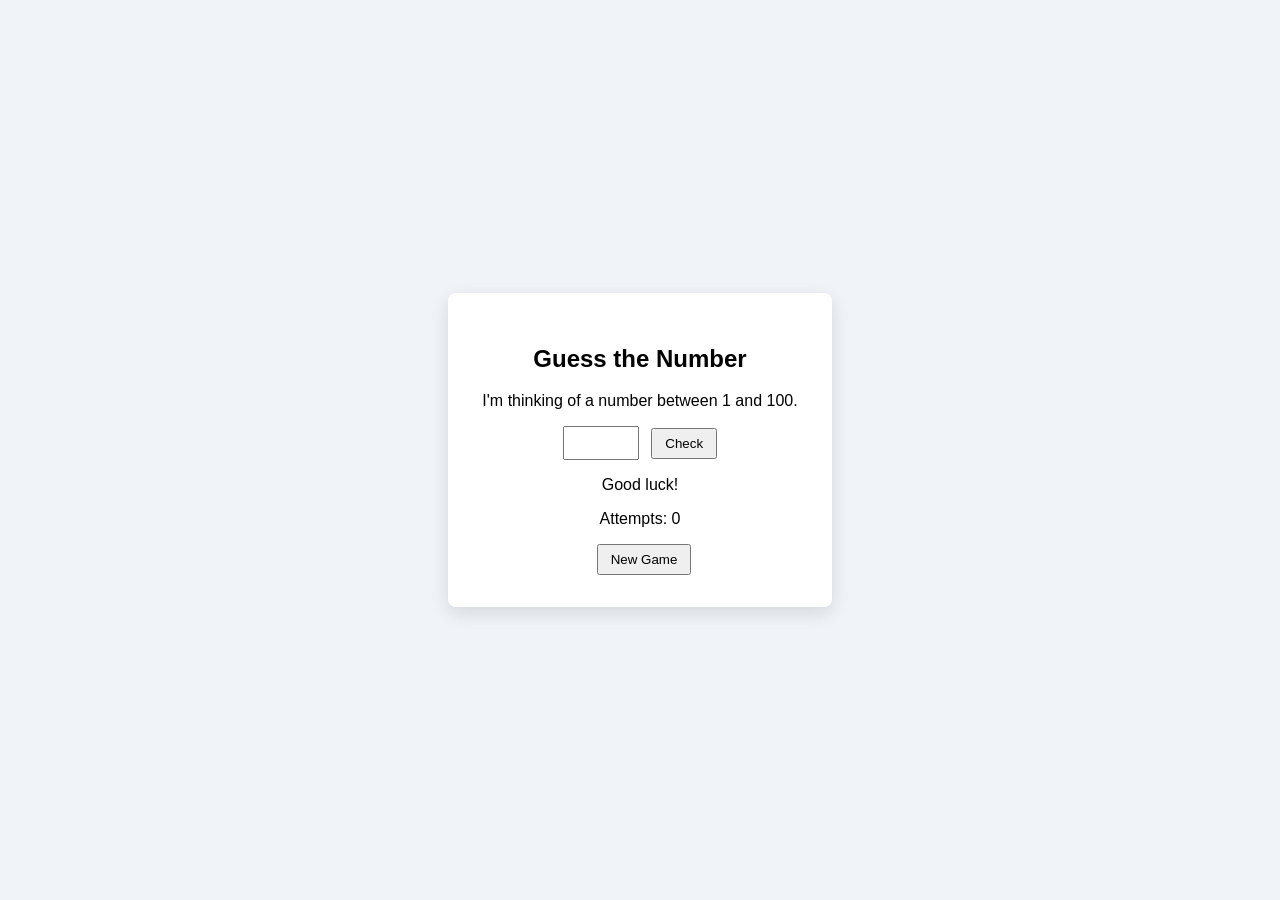
==== app.html @ e070bd52 "Add website files for IS Final project Co-authored-by: Copilot <223556219+Copilot@users.noreply.gith" ====
<!doctype html>
<html lang="en">
  <head>
    <meta charset="utf-8">
    <meta name="viewport" content="width=device-width, initial-scale=1">
    <title>Number Guessing Game</title>
    <style>
      body{font-family: Arial, Helvetica, sans-serif;display:flex;align-items:center;justify-content:center;height:100vh;background:#f0f4f8;margin:0}
      .card{background:white;padding:2rem;border-radius:8px;box-shadow:0 6px 18px rgba(0,0,0,0.12);width:320px;text-align:center}
      input{width:60px;padding:6px;font-size:1rem}
      button{padding:6px 12px;margin-left:8px}
    </style>
  </head>
  <body>
    <div class="card">
      <h2>Guess the Number</h2>
      <p>I'm thinking of a number between 1 and 100.</p>
      <div>
        <input id="guess" type="number" min="1" max="100">
        <button id="check">Check</button>
      </div>
      <p id="feedback"></p>
      <p>Attempts: <span id="count">0</span></p>
      <button id="new">New Game</button>
    </div>

    <script>
      let secret, attempts;
      function newGame(){secret=Math.floor(Math.random()*100)+1;attempts=0;document.getElementById('feedback').textContent='Good luck!';document.getElementById('count').textContent='0';document.getElementById('guess').value='';}
      document.getElementById('check').addEventListener('click',()=>{const g=Number(document.getElementById('guess').value);if(!g){alert('Enter a number');return;}attempts++;document.getElementById('count').textContent=attempts;if(g===secret){document.getElementById('feedback').textContent=`Correct! The number was ${secret}.`; }else if(g<secret){document.getElementById('feedback').textContent='Too low.';}else{document.getElementById('feedback').textContent='Too high.';}});
      document.getElementById('new').addEventListener('click',newGame);
      newGame();
    </script>
  </body>
</html>
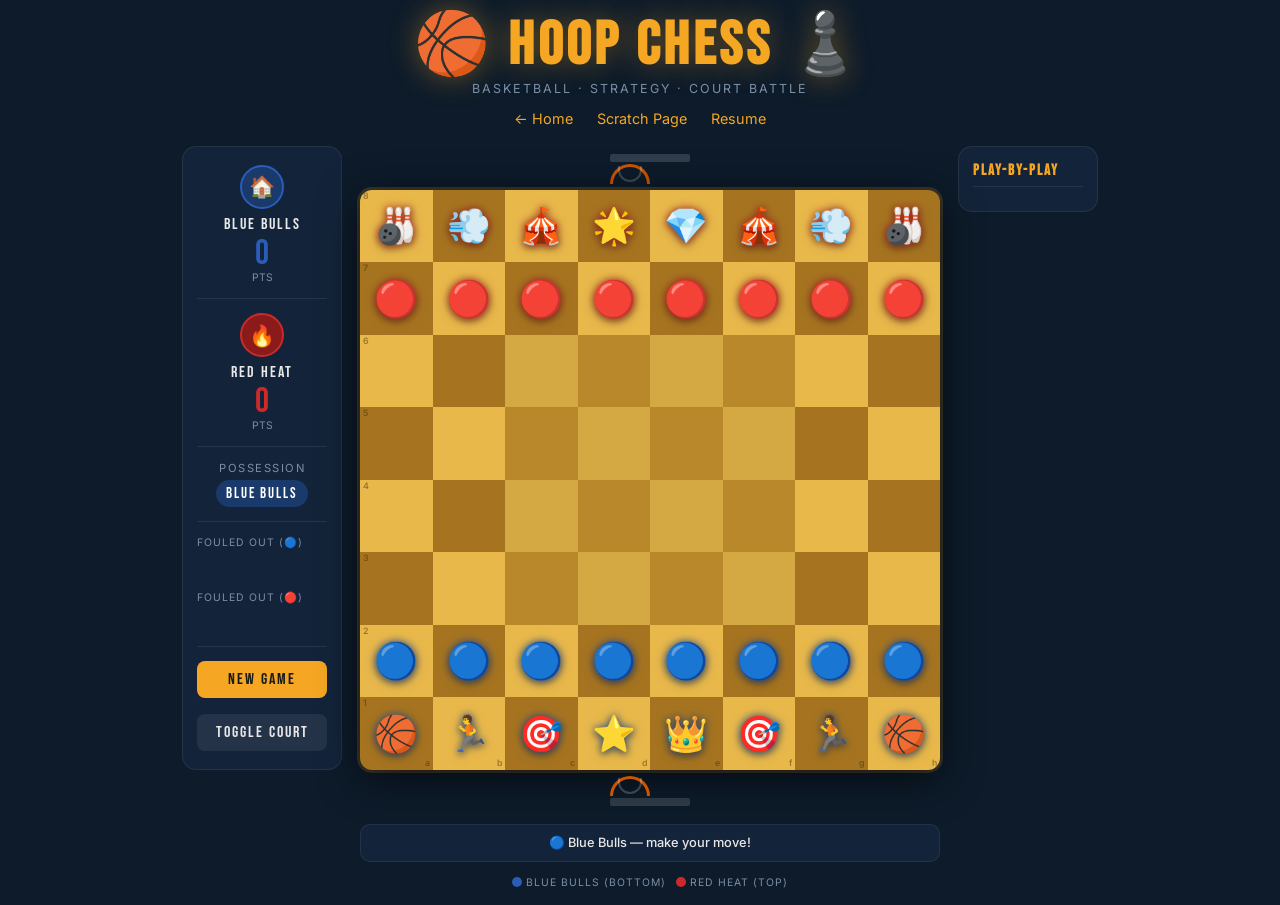
==== commit 769e92e1: "Add files via upload" ====
--- a/app.html
+++ b/app.html
@@ -1,35 +1,1021 @@
-<!doctype html>
+<!DOCTYPE html>
 <html lang="en">
-  <head>
-    <meta charset="utf-8">
-    <meta name="viewport" content="width=device-width, initial-scale=1">
-    <title>Number Guessing Game</title>
-    <style>
-      body{font-family: Arial, Helvetica, sans-serif;display:flex;align-items:center;justify-content:center;height:100vh;background:#f0f4f8;margin:0}
-      .card{background:white;padding:2rem;border-radius:8px;box-shadow:0 6px 18px rgba(0,0,0,0.12);width:320px;text-align:center}
-      input{width:60px;padding:6px;font-size:1rem}
-      button{padding:6px 12px;margin-left:8px}
-    </style>
-  </head>
-  <body>
-    <div class="card">
-      <h2>Guess the Number</h2>
-      <p>I'm thinking of a number between 1 and 100.</p>
+<head>
+<meta charset="UTF-8">
+<meta name="viewport" content="width=device-width, initial-scale=1.0">
+<title>Hoop Chess</title>
+<style>
+  @import url('https://fonts.googleapis.com/css2?family=Bebas+Neue&family=Inter:wght@400;500;600;700&display=swap');
+
+  :root {
+    --court-wood: #C8922A;
+    --court-light: #E8B84B;
+    --court-dark: #A67420;
+    --home-team: #1A3A6B;
+    --away-team: #8B1A1A;
+    --home-light: #2A5CB8;
+    --away-light: #CC2A2A;
+    --accent: #F5A623;
+    --bg: #0D1B2A;
+    --panel: #13243A;
+    --text: #E8E8E8;
+    --muted: #7A8FA6;
+    --highlight: rgba(245,166,35,0.35);
+    --possible: rgba(255,255,255,0.18);
+    --capture: rgba(204,42,42,0.5);
+  }
+
+  * { box-sizing: border-box; margin: 0; padding: 0; }
+
+  body {
+    background: var(--bg);
+    color: var(--text);
+    font-family: 'Inter', sans-serif;
+    min-height: 100vh;
+    display: flex;
+    flex-direction: column;
+    align-items: center;
+    padding: 16px;
+  }
+
+  header {
+    text-align: center;
+    margin-bottom: 18px;
+  }
+  header h1 {
+    font-family: 'Bebas Neue', sans-serif;
+    font-size: clamp(2.4rem, 5vw, 3.8rem);
+    letter-spacing: 4px;
+    color: var(--accent);
+    text-shadow: 0 0 30px rgba(245,166,35,0.4);
+    line-height: 1;
+  }
+  header p {
+    font-size: 0.78rem;
+    color: var(--muted);
+    letter-spacing: 2px;
+    text-transform: uppercase;
+    margin-top: 4px;
+  }
+
+  .game-wrap {
+    display: flex;
+    gap: 18px;
+    align-items: flex-start;
+    flex-wrap: wrap;
+    justify-content: center;
+    width: 100%;
+    max-width: 980px;
+  }
+
+  /* SCORE PANEL */
+  .score-panel {
+    background: var(--panel);
+    border-radius: 14px;
+    padding: 18px 14px;
+    width: 160px;
+    flex-shrink: 0;
+    border: 1px solid rgba(255,255,255,0.07);
+    display: flex;
+    flex-direction: column;
+    gap: 14px;
+  }
+  .score-panel .team {
+    text-align: center;
+  }
+  .team-badge {
+    width: 44px; height: 44px;
+    border-radius: 50%;
+    display: flex; align-items: center; justify-content: center;
+    font-size: 1.3rem;
+    margin: 0 auto 6px;
+    font-weight: 700;
+    border: 2px solid;
+  }
+  .team-badge.home { background: var(--home-team); border-color: var(--home-light); }
+  .team-badge.away { background: var(--away-team); border-color: var(--away-light); }
+
+  .team-name {
+    font-family: 'Bebas Neue', sans-serif;
+    letter-spacing: 2px;
+    font-size: 1rem;
+    color: var(--text);
+  }
+  .team-pts {
+    font-family: 'Bebas Neue', sans-serif;
+    font-size: 2.2rem;
+    line-height: 1;
+    margin-top: 2px;
+  }
+  .home-pts { color: var(--home-light); }
+  .away-pts { color: var(--away-light); }
+
+  .score-divider {
+    border: none; border-top: 1px solid rgba(255,255,255,0.08);
+  }
+
+  .turn-indicator {
+    text-align: center;
+    font-size: 0.7rem;
+    text-transform: uppercase;
+    letter-spacing: 1.5px;
+    color: var(--muted);
+  }
+  .turn-badge {
+    display: inline-block;
+    margin-top: 5px;
+    padding: 4px 10px;
+    border-radius: 20px;
+    font-family: 'Bebas Neue', sans-serif;
+    letter-spacing: 2px;
+    font-size: 0.95rem;
+  }
+  .turn-badge.home { background: var(--home-team); color: #fff; }
+  .turn-badge.away { background: var(--away-team); color: #fff; }
+
+  .captured-section {
+    font-size: 0.65rem;
+    color: var(--muted);
+    text-transform: uppercase;
+    letter-spacing: 1px;
+  }
+  .captured-section span { display: block; margin-bottom: 4px; }
+  .captured-pieces {
+    font-size: 1rem;
+    line-height: 1.5;
+    min-height: 24px;
+    word-break: break-all;
+  }
+
+  .btn {
+    width: 100%;
+    padding: 9px;
+    border: none;
+    border-radius: 8px;
+    font-family: 'Bebas Neue', sans-serif;
+    letter-spacing: 2px;
+    font-size: 1rem;
+    cursor: pointer;
+    transition: opacity 0.15s;
+    background: var(--accent);
+    color: #1a1a1a;
+  }
+  .btn:hover { opacity: 0.85; }
+  .btn.secondary {
+    background: rgba(255,255,255,0.07);
+    color: var(--text);
+    margin-top: 2px;
+  }
+
+  /* BOARD */
+  .board-section {
+    flex: 1;
+    min-width: 300px;
+    max-width: 580px;
+  }
+
+  .board-container {
+    position: relative;
+    border-radius: 12px;
+    overflow: hidden;
+    box-shadow: 0 8px 40px rgba(0,0,0,0.6), 0 0 0 3px rgba(245,166,35,0.2);
+  }
+
+  /* Court background decoration */
+  .court-lines {
+    position: absolute; inset: 0;
+    pointer-events: none;
+    z-index: 1;
+  }
+
+  #chess-board {
+    display: grid;
+    grid-template-columns: repeat(8, 1fr);
+    width: 100%;
+    aspect-ratio: 1;
+    position: relative;
+    z-index: 2;
+  }
+
+  .cell {
+    aspect-ratio: 1;
+    display: flex;
+    align-items: center;
+    justify-content: center;
+    position: relative;
+    cursor: pointer;
+    font-size: clamp(1.2rem, 4vw, 2.2rem);
+    transition: background 0.1s;
+    user-select: none;
+  }
+  .cell.light { background: var(--court-light); }
+  .cell.dark  { background: var(--court-dark); }
+
+  /* Court lane overlay */
+  .cell.lane-light { background: #D4A843; }
+  .cell.lane-dark  { background: #B8882A; }
+
+  .cell.selected { background: var(--highlight) !important; }
+  .cell.possible::after {
+    content: '';
+    position: absolute;
+    width: 32%;
+    height: 32%;
+    border-radius: 50%;
+    background: var(--possible);
+    border: 2px solid rgba(255,255,255,0.3);
+  }
+  .cell.capture-possible {
+    background: var(--capture) !important;
+  }
+  .cell.last-move { background: rgba(245,166,35,0.22) !important; }
+
+  .piece {
+    position: relative;
+    z-index: 3;
+    line-height: 1;
+    filter: drop-shadow(0 2px 3px rgba(0,0,0,0.5));
+    transition: transform 0.1s;
+  }
+  .piece:hover { transform: scale(1.1); }
+
+  /* piece team tinting */
+  .piece-home { filter: drop-shadow(0 0 4px rgba(42,92,184,0.8)) drop-shadow(0 2px 3px rgba(0,0,0,0.5)); }
+  .piece-away { filter: drop-shadow(0 0 4px rgba(204,42,42,0.8)) drop-shadow(0 2px 3px rgba(0,0,0,0.5)); }
+
+  /* Rank/file labels */
+  .rank-label, .file-label {
+    position: absolute;
+    font-size: 0.55rem;
+    font-weight: 600;
+    opacity: 0.45;
+    color: #3a2800;
+    line-height: 1;
+    pointer-events: none;
+  }
+  .rank-label { top: 2px; left: 3px; }
+  .file-label { bottom: 2px; right: 3px; }
+
+  /* Hoops at top/bottom */
+  .hoop-row {
+    display: flex;
+    justify-content: center;
+    gap: 8px;
+    padding: 6px 0;
+    background: #0D1B2A;
+  }
+  .hoop {
+    width: 40px; height: 20px;
+    border: 3px solid #CC5500;
+    border-bottom: none;
+    border-radius: 40px 40px 0 0;
+    position: relative;
+  }
+  .hoop::after {
+    content: '';
+    display: block;
+    width: 60%;
+    height: 14px;
+    border: 2px solid rgba(255,255,255,0.2);
+    border-top: none;
+    border-radius: 0 0 20px 20px;
+    margin: -1px auto 0;
+  }
+  .backboard {
+    width: 80px; height: 8px;
+    background: rgba(255,255,255,0.15);
+    border-radius: 2px;
+    margin: 2px auto;
+  }
+
+  /* STATUS BAR */
+  .status-bar {
+    margin-top: 10px;
+    background: var(--panel);
+    border-radius: 10px;
+    padding: 10px 14px;
+    font-size: 0.8rem;
+    color: var(--muted);
+    text-align: center;
+    min-height: 38px;
+    display: flex;
+    align-items: center;
+    justify-content: center;
+    border: 1px solid rgba(255,255,255,0.07);
+  }
+  .status-bar .status-text { font-weight: 500; color: var(--text); }
+  .status-bar .status-highlight { color: var(--accent); font-family: 'Bebas Neue'; letter-spacing: 2px; font-size: 1rem; }
+
+  /* MOVE LOG */
+  .move-log {
+    background: var(--panel);
+    border-radius: 14px;
+    padding: 14px;
+    width: 140px;
+    flex-shrink: 0;
+    border: 1px solid rgba(255,255,255,0.07);
+    max-height: 500px;
+    overflow-y: auto;
+  }
+  .move-log h3 {
+    font-family: 'Bebas Neue', sans-serif;
+    letter-spacing: 2px;
+    font-size: 0.95rem;
+    color: var(--accent);
+    margin-bottom: 10px;
+    border-bottom: 1px solid rgba(255,255,255,0.08);
+    padding-bottom: 6px;
+  }
+  .move-entry {
+    font-size: 0.7rem;
+    color: var(--muted);
+    padding: 3px 0;
+    border-bottom: 1px solid rgba(255,255,255,0.04);
+    display: flex;
+    gap: 6px;
+  }
+  .move-entry .move-num { color: var(--accent); font-weight: 700; min-width: 16px; }
+  .move-entry .move-notation { color: var(--text); }
+
+  /* MODAL */
+  .modal-overlay {
+    display: none;
+    position: fixed; inset: 0;
+    background: rgba(0,0,0,0.8);
+    z-index: 100;
+    align-items: center;
+    justify-content: center;
+  }
+  .modal-overlay.active { display: flex; }
+  .modal {
+    background: var(--panel);
+    border-radius: 18px;
+    padding: 32px 28px;
+    text-align: center;
+    max-width: 340px;
+    width: 90%;
+    border: 1px solid rgba(245,166,35,0.3);
+    box-shadow: 0 0 60px rgba(245,166,35,0.15);
+  }
+  .modal .trophy { font-size: 3.5rem; margin-bottom: 12px; }
+  .modal h2 {
+    font-family: 'Bebas Neue', sans-serif;
+    font-size: 2rem;
+    letter-spacing: 3px;
+    color: var(--accent);
+  }
+  .modal p { color: var(--muted); margin: 8px 0 20px; font-size: 0.88rem; }
+  .modal .btn { width: 100%; }
+
+  /* Promo panel */
+  .promo-row {
+    margin-top: 4px;
+    display: flex;
+    gap: 8px;
+    justify-content: center;
+    flex-wrap: wrap;
+  }
+  .promo-btn {
+    font-size: 1.6rem;
+    background: rgba(255,255,255,0.08);
+    border: 1px solid rgba(255,255,255,0.15);
+    border-radius: 8px;
+    padding: 6px 10px;
+    cursor: pointer;
+    transition: background 0.15s;
+  }
+  .promo-btn:hover { background: rgba(245,166,35,0.2); }
+
+  .legend {
+    margin-top: 14px;
+    display: flex;
+    gap: 10px;
+    flex-wrap: wrap;
+    justify-content: center;
+  }
+  .legend-item {
+    display: flex;
+    align-items: center;
+    gap: 4px;
+    font-size: 0.65rem;
+    color: var(--muted);
+    text-transform: uppercase;
+    letter-spacing: 1px;
+  }
+  .legend-dot {
+    width: 10px; height: 10px;
+    border-radius: 50%;
+  }
+  .dot-home { background: var(--home-light); }
+  .dot-away { background: var(--away-light); }
+
+  @media (max-width: 660px) {
+    .score-panel, .move-log { width: 100%; flex-direction: row; flex-wrap: wrap; }
+    .score-panel { gap: 10px; }
+    .move-log { max-height: 140px; }
+    .game-wrap { gap: 10px; }
+  }
+</style>
+</head>
+<body>
+
+<header>
+  <h1>🏀 Hoop Chess ♟️</h1>
+  <p>Basketball · Strategy · Court Battle</p>
+  <nav style="margin-top: 12px; text-align: center;">
+    <a href="index.html" style="color: #F5A623; text-decoration: none; margin: 0 10px; font-size: 0.9rem;">← Home</a>
+    <a href="scratch.html" style="color: #F5A623; text-decoration: none; margin: 0 10px; font-size: 0.9rem;">Scratch Page</a>
+    <a href="about.html" style="color: #F5A623; text-decoration: none; margin: 0 10px; font-size: 0.9rem;">Resume</a>
+  </nav>
+</header>
+
+<div class="game-wrap">
+
+  <!-- SCORE PANEL -->
+  <div class="score-panel">
+    <div class="team">
+      <div class="team-badge home">🏠</div>
+      <div class="team-name">Blue Bulls</div>
+      <div class="team-pts home-pts" id="home-score">0</div>
+      <div style="font-size:0.65rem;color:var(--muted)">PTS</div>
+    </div>
+    <hr class="score-divider">
+    <div class="team">
+      <div class="team-badge away">🔥</div>
+      <div class="team-name">Red Heat</div>
+      <div class="team-pts away-pts" id="away-score">0</div>
+      <div style="font-size:0.65rem;color:var(--muted)">PTS</div>
+    </div>
+    <hr class="score-divider">
+    <div class="turn-indicator">
+      Possession
+      <div class="turn-badge home" id="turn-badge">Blue Bulls</div>
+    </div>
+    <hr class="score-divider">
+    <div class="captured-section">
+      <span>Fouled Out (🔵)</span>
+      <div class="captured-pieces" id="home-captured"></div>
+    </div>
+    <div class="captured-section">
+      <span>Fouled Out (🔴)</span>
+      <div class="captured-pieces" id="away-captured"></div>
+    </div>
+    <hr class="score-divider">
+    <button class="btn" onclick="newGame()">New Game</button>
+    <button class="btn secondary" onclick="toggleTheme()">Toggle Court</button>
+  </div>
+
+  <!-- BOARD -->
+  <div class="board-section">
+    <!-- Away hoop (top) -->
+    <div class="hoop-row">
       <div>
-        <input id="guess" type="number" min="1" max="100">
-        <button id="check">Check</button>
+        <div class="backboard"></div>
+        <div class="hoop"></div>
       </div>
-      <p id="feedback"></p>
-      <p>Attempts: <span id="count">0</span></p>
-      <button id="new">New Game</button>
     </div>
-
-    <script>
-      let secret, attempts;
-      function newGame(){secret=Math.floor(Math.random()*100)+1;attempts=0;document.getElementById('feedback').textContent='Good luck!';document.getElementById('count').textContent='0';document.getElementById('guess').value='';}
-      document.getElementById('check').addEventListener('click',()=>{const g=Number(document.getElementById('guess').value);if(!g){alert('Enter a number');return;}attempts++;document.getElementById('count').textContent=attempts;if(g===secret){document.getElementById('feedback').textContent=`Correct! The number was ${secret}.`; }else if(g<secret){document.getElementById('feedback').textContent='Too low.';}else{document.getElementById('feedback').textContent='Too high.';}});
-      document.getElementById('new').addEventListener('click',newGame);
-      newGame();
-    </script>
-  </body>
-</html>+    <div class="board-container">
+      <div id="chess-board"></div>
+    </div>
+    <!-- Home hoop (bottom) -->
+    <div class="hoop-row">
+      <div>
+        <div class="hoop"></div>
+        <div class="backboard"></div>
+      </div>
+    </div>
+
+    <div class="status-bar">
+      <div id="status-text" class="status-text">Blue Bulls have the ball. Make your move!</div>
+    </div>
+
+    <div class="legend">
+      <div class="legend-item"><div class="legend-dot dot-home"></div> Blue Bulls (bottom)</div>
+      <div class="legend-item"><div class="legend-dot dot-away"></div> Red Heat (top)</div>
+    </div>
+  </div>
+
+  <!-- MOVE LOG -->
+  <div class="move-log">
+    <h3>Play-by-Play</h3>
+    <div id="move-log-entries"></div>
+  </div>
+
+</div>
+
+<!-- PROMO MODAL -->
+<div class="modal-overlay" id="promo-modal">
+  <div class="modal">
+    <div class="trophy">🏀</div>
+    <h2>Slam Dunk!</h2>
+    <p id="promo-msg">A player reaches the other end! Choose your upgrade:</p>
+    <div class="promo-row" id="promo-choices"></div>
+  </div>
+</div>
+
+<!-- GAME OVER MODAL -->
+<div class="modal-overlay" id="gameover-modal">
+  <div class="modal">
+    <div class="trophy" id="go-trophy">🏆</div>
+    <h2 id="go-title">Game Over!</h2>
+    <p id="go-msg">The Bulls take the championship!</p>
+    <div style="font-size:1.1rem;color:var(--accent);margin-bottom:16px;font-family:'Bebas Neue';letter-spacing:2px;" id="go-score"></div>
+    <button class="btn" onclick="newGame()">Play Again</button>
+  </div>
+</div>
+
+<script>
+// ═══════════════════════════════════════════════════════
+//  HOOP CHESS  —  Basketball × Chess hybrid
+//  Scoring: capture = 2 pts | Queen capture = 3 pts | checkmate bonus = +10
+// ═══════════════════════════════════════════════════════
+
+const PIECES = {
+  // Home (blue, rows 6-7, moving UP — lower row index = closer to away)
+  // Away (red, rows 0-1, moving DOWN)
+  wK: '👑', wQ: '⭐', wR: '🏀', wB: '🎯', wN: '🏃', wP: '🔵',
+  bK: '💎', bQ: '🌟', bR: '🎳', bB: '🎪', bN: '💨', bP: '🔴',
+};
+
+const NAMES = {
+  wK:'Coach', wQ:'MVP', wR:'Center', wB:'Shooter', wN:'Point Guard', wP:'Player',
+  bK:'Head Coach', bQ:'Star', bR:'Big Man', bB:'Wing', bN:'Guard', bP:'Baller',
+};
+
+const PIECE_VALUES = { P:2, N:3, B:3, R:4, Q:9, K:0 };
+
+// Initial board state (standard chess layout)
+function defaultBoard() {
+  return [
+    ['bR','bN','bB','bQ','bK','bB','bN','bR'],
+    ['bP','bP','bP','bP','bP','bP','bP','bP'],
+    [null,null,null,null,null,null,null,null],
+    [null,null,null,null,null,null,null,null],
+    [null,null,null,null,null,null,null,null],
+    [null,null,null,null,null,null,null,null],
+    ['wP','wP','wP','wP','wP','wP','wP','wP'],
+    ['wR','wN','wB','wQ','wK','wB','wN','wR'],
+  ];
+}
+
+let board, currentTurn, selected, possibleMoves, lastMove;
+let homeScore, awayScore, homeCaptured, awayCaptured;
+let moveLog, moveCount;
+let enPassantTarget, castleRights, halfMove, fullMove;
+let awaitingPromo, promoPos, promoColor;
+let darkCourt = false;
+
+function newGame() {
+  board = defaultBoard();
+  currentTurn = 'w';
+  selected = null;
+  possibleMoves = [];
+  lastMove = null;
+  homeScore = 0; awayScore = 0;
+  homeCaptured = []; awayCaptured = [];
+  moveLog = []; moveCount = 0;
+  enPassantTarget = null;
+  castleRights = { wK: true, wR_a: true, wR_h: true, bK: true, bR_a: true, bR_h: true };
+  halfMove = 0; fullMove = 1;
+  awaitingPromo = false; promoPos = null; promoColor = null;
+
+  document.getElementById('gameover-modal').classList.remove('active');
+  document.getElementById('promo-modal').classList.remove('active');
+  renderBoard();
+  updateUI();
+}
+
+// ─── MOVE GENERATION ───────────────────────────────────
+
+function isWhite(p) { return p && p[0] === 'w'; }
+function isBlack(p) { return p && p[0] === 'b'; }
+function isEnemy(p, turn) { return turn === 'w' ? isBlack(p) : isWhite(p); }
+function isFriend(p, turn) { return turn === 'w' ? isWhite(p) : isBlack(p); }
+function pieceType(p) { return p ? p[1] : null; }
+function pieceColor(p) { return p ? p[0] : null; }
+function inBounds(r,c) { return r>=0&&r<8&&c>=0&&c<8; }
+
+function getRawMoves(b, r, c, turn, epTarget) {
+  const p = b[r][c];
+  if (!p) return [];
+  const type = pieceType(p);
+  const col = pieceColor(p);
+  const moves = [];
+
+  const slide = (dr,dc) => {
+    let nr=r+dr, nc=c+dc;
+    while(inBounds(nr,nc)) {
+      if(b[nr][nc]) { if(isEnemy(b[nr][nc],col==='w'?'w':'b')) moves.push([nr,nc]); break; }
+      moves.push([nr,nc]); nr+=dr; nc+=dc;
+    }
+  };
+
+  if(type==='P') {
+    const dir = col==='w' ? -1 : 1;
+    const startRow = col==='w' ? 6 : 1;
+    // Forward
+    if(inBounds(r+dir,c) && !b[r+dir][c]) {
+      moves.push([r+dir,c]);
+      if(r===startRow && !b[r+2*dir][c]) moves.push([r+2*dir,c]);
+    }
+    // Captures
+    [-1,1].forEach(dc => {
+      const nr=r+dir, nc=c+dc;
+      if(inBounds(nr,nc)) {
+        if(b[nr][nc] && isEnemy(b[nr][nc], col==='w'?'w':'b')) moves.push([nr,nc]);
+        if(epTarget && epTarget[0]===nr && epTarget[1]===nc) moves.push([nr,nc]);
+      }
+    });
+  }
+  if(type==='N') {
+    [[-2,-1],[-2,1],[-1,-2],[-1,2],[1,-2],[1,2],[2,-1],[2,1]].forEach(([dr,dc])=>{
+      const nr=r+dr,nc=c+dc;
+      if(inBounds(nr,nc)&&!isFriend(b[nr][nc],col==='w'?'w':'b')) moves.push([nr,nc]);
+    });
+  }
+  if(type==='B') { [[-1,-1],[-1,1],[1,-1],[1,1]].forEach(([dr,dc])=>slide(dr,dc)); }
+  if(type==='R') { [[-1,0],[1,0],[0,-1],[0,1]].forEach(([dr,dc])=>slide(dr,dc)); }
+  if(type==='Q') { [[-1,-1],[-1,1],[1,-1],[1,1],[-1,0],[1,0],[0,-1],[0,1]].forEach(([dr,dc])=>slide(dr,dc)); }
+  if(type==='K') {
+    [[-1,-1],[-1,0],[-1,1],[0,-1],[0,1],[1,-1],[1,0],[1,1]].forEach(([dr,dc])=>{
+      const nr=r+dr,nc=c+dc;
+      if(inBounds(nr,nc)&&!isFriend(b[nr][nc],col==='w'?'w':'b')) moves.push([nr,nc]);
+    });
+    // Castling
+    if(col==='w' && r===7 && c===4) {
+      if(castleRights.wK && !b[7][5] && !b[7][6] && castleRights.wR_h) moves.push([7,6]);
+      if(castleRights.wR_a && !b[7][3] && !b[7][2] && !b[7][1]) moves.push([7,2]);
+    }
+    if(col==='b' && r===0 && c===4) {
+      if(castleRights.bK && !b[0][5] && !b[0][6] && castleRights.bR_h) moves.push([0,6]);
+      if(castleRights.bR_a && !b[0][3] && !b[0][2] && !b[0][1]) moves.push([0,2]);
+    }
+  }
+  return moves;
+}
+
+function isInCheck(b, col) {
+  // Find king
+  let kr=-1,kc=-1;
+  for(let r=0;r<8;r++) for(let c=0;c<8;c++) if(b[r][c]===(col+'K')) { kr=r;kc=c; }
+  if(kr<0) return false;
+  const opp = col==='w'?'b':'w';
+  for(let r=0;r<8;r++) for(let c=0;c<8;c++) {
+    if(b[r][c]&&pieceColor(b[r][c])===opp) {
+      const moves = getRawMoves(b,r,c,opp,null);
+      if(moves.some(([mr,mc])=>mr===kr&&mc===kc)) return true;
+    }
+  }
+  return false;
+}
+
+function getLegalMoves(b, r, c, turn, epTarget) {
+  const raw = getRawMoves(b,r,c,turn,epTarget);
+  const col = pieceColor(b[r][c]);
+  return raw.filter(([tr,tc])=>{
+    const nb = b.map(row=>[...row]);
+    nb[tr][tc] = nb[r][c];
+    nb[r][c] = null;
+    // En passant capture removal
+    if(pieceType(b[r][c])==='P' && tc!==c && !b[tr][tc]) {
+      nb[r][tc] = null;
+    }
+    return !isInCheck(nb, col);
+  });
+}
+
+function getAllLegalMoves(b, turn, epTarget) {
+  const moves = [];
+  for(let r=0;r<8;r++) for(let c=0;c<8;c++) {
+    if(b[r][c]&&pieceColor(b[r][c])===turn) {
+      getLegalMoves(b,r,c,turn,epTarget).forEach(([tr,tc])=>moves.push([r,c,tr,tc]));
+    }
+  }
+  return moves;
+}
+
+// ─── MAKE MOVE ──────────────────────────────────────────
+
+function makeMove(fr, fc, tr, tc) {
+  const piece = board[fr][fc];
+  const captured = board[tr][tc];
+  const type = pieceType(piece);
+  const col = pieceColor(piece);
+  let notation = '';
+  let pts = 0;
+
+  // En passant?
+  let epCapture = null;
+  if(type==='P' && tc!==fc && !board[tr][tc]) {
+    epCapture = [fr, tc];
+    const epPiece = board[fr][tc];
+    board[fr][tc] = null;
+    pts = PIECE_VALUES['P'];
+    notation = `EP! `;
+    if(col==='w') { awayCaptured.push(PIECES[epPiece]); awayScore += pts; }
+    else { homeCaptured.push(PIECES[epPiece]); homeScore += pts; }
+  }
+
+  // Castling?
+  if(type==='K') {
+    if(tc - fc === 2) { // kingside
+      board[tr][tc-1] = board[tr][7]; board[tr][7] = null;
+      notation = '🏀 Fast Break! ';
+    } else if(fc - tc === 2) { // queenside
+      board[tr][tc+1] = board[tr][0]; board[tr][0] = null;
+      notation = '🏀 Pick & Roll! ';
+    }
+    if(col==='w') { castleRights.wK=false; castleRights.wR_a=false; castleRights.wR_h=false; }
+    else { castleRights.bK=false; castleRights.bR_a=false; castleRights.bR_h=false; }
+  }
+
+  // Update castle rights for rook moves
+  if(type==='R') {
+    if(col==='w' && fr===7) { if(fc===0) castleRights.wR_a=false; if(fc===7) castleRights.wR_h=false; }
+    if(col==='b' && fr===0) { if(fc===0) castleRights.bR_a=false; if(fc===7) castleRights.bR_h=false; }
+  }
+
+  // Capture
+  if(captured) {
+    pts = PIECE_VALUES[pieceType(captured)] || 2;
+    if(col==='w') { awayCaptured.push(PIECES[captured]); awayScore += pts; }
+    else { homeCaptured.push(PIECES[captured]); homeScore += pts; }
+    notation += `💥 ${col==='w'?'Blue':'Red'} fouls out ${NAMES[captured]}! `;
+  }
+
+  // Move piece
+  board[tr][tc] = piece;
+  board[fr][fc] = null;
+  lastMove = {fr,fc,tr,tc};
+
+  // En passant target update
+  enPassantTarget = (type==='P' && Math.abs(tr-fr)===2) ? [fr+(tr-fr)/2, fc] : null;
+
+  // Notation
+  if(!notation && !captured) notation = `${NAMES[piece]} drives to (${String.fromCharCode(97+tc)}${8-tr})`;
+  if(captured) notation = `${NAMES[piece]} dunks on ${NAMES[captured]}!`;
+
+  const opponent = col==='w'?'b':'w';
+  const allOppMoves = getAllLegalMoves(board, opponent, enPassantTarget);
+  const inCheck = isInCheck(board, opponent);
+  let specialNote = '';
+
+  if(allOppMoves.length===0) {
+    if(inCheck) {
+      // Checkmate!
+      const bonus = 10;
+      if(col==='w') awayScore += bonus; else homeScore += bonus;
+      specialNote = ' 🏆 CHECKMATE! Championship!';
+      addMoveLog(notation + specialNote);
+      updateUI();
+      renderBoard();
+      setTimeout(()=>showGameOver(col), 400);
+      currentTurn = opponent;
+      return;
+    } else {
+      specialNote = ' Stalemate — tie ball!';
+      addMoveLog(notation + specialNote);
+      updateUI();
+      renderBoard();
+      setTimeout(()=>showStalemate(), 400);
+      currentTurn = opponent;
+      return;
+    }
+  } else if(inCheck) {
+    specialNote = ' 🚨 SHOT BLOCK! Coach is in danger!';
+  }
+
+  addMoveLog(notation + specialNote);
+  currentTurn = opponent;
+  selected = null; possibleMoves = [];
+
+  // Pawn promotion?
+  if(type==='P' && (tr===0 || tr===7)) {
+    awaitingPromo = true; promoPos = [tr,tc]; promoColor = col;
+    renderBoard(); updateUI();
+    showPromo(col, tr, tc);
+    return;
+  }
+
+  updateUI();
+  renderBoard();
+}
+
+// ─── PROMOTION ──────────────────────────────────────────
+
+function showPromo(col, r, c) {
+  const modal = document.getElementById('promo-modal');
+  const choices = document.getElementById('promo-choices');
+  document.getElementById('promo-msg').textContent = `Your player reaches the other end! Upgrade them:`;
+  const opts = ['Q','R','B','N'];
+  const labels = ['MVP ⭐','Center 🏀','Shooter 🎯','Guard 🏃'];
+  choices.innerHTML = '';
+  opts.forEach((t,i) => {
+    const btn = document.createElement('button');
+    btn.className = 'promo-btn';
+    btn.title = labels[i];
+    btn.innerHTML = PIECES[col+t] + '<br><span style="font-size:0.6rem;color:var(--muted)">' + labels[i] + '</span>';
+    btn.onclick = () => doPromo(col, r, c, t);
+    choices.appendChild(btn);
+  });
+  modal.classList.add('active');
+}
+
+function doPromo(col, r, c, type) {
+  board[r][c] = col + type;
+  awaitingPromo = false;
+  document.getElementById('promo-modal').classList.remove('active');
+  addMoveLog(`🌟 Promotion! ${col==='w'?'Blue':'Red'} upgrades to ${NAMES[col+type]}!`);
+
+  const opponent = col==='w'?'b':'w';
+  const allOppMoves = getAllLegalMoves(board, opponent, enPassantTarget);
+  const inCheck = isInCheck(board, opponent);
+  if(allOppMoves.length===0) {
+    if(inCheck) { showGameOver(col); return; }
+    else { showStalemate(); return; }
+  }
+  updateUI();
+  renderBoard();
+}
+
+// ─── GAME OVER ──────────────────────────────────────────
+
+function showGameOver(winner) {
+  const names = {w:'Blue Bulls', b:'Red Heat'};
+  document.getElementById('go-title').textContent = names[winner] + ' WIN!';
+  document.getElementById('go-msg').textContent = winner==='w'
+    ? 'The Blue Bulls shoot their shot and dominate the court!' 
+    : 'The Red Heat bring the heat and take the championship!';
+  document.getElementById('go-score').textContent = `🔵 ${homeScore} — ${awayScore} 🔴`;
+  document.getElementById('go-trophy').textContent = winner==='w' ? '🏆' : '🥇';
+  document.getElementById('gameover-modal').classList.add('active');
+}
+
+function showStalemate() {
+  document.getElementById('go-title').textContent = 'OVERTIME!';
+  document.getElementById('go-msg').textContent = 'No legal moves — it\'s a tie ball! The game goes to overtime.';
+  document.getElementById('go-score').textContent = `🔵 ${homeScore} — ${awayScore} 🔴`;
+  document.getElementById('go-trophy').textContent = '🤝';
+  document.getElementById('gameover-modal').classList.add('active');
+}
+
+// ─── INTERACTION ─────────────────────────────────────────
+
+function handleClick(r, c) {
+  if(awaitingPromo) return;
+
+  const piece = board[r][c];
+  const isMine = piece && pieceColor(piece) === currentTurn;
+
+  // If a move target is clicked
+  if(selected !== null) {
+    const [sr, sc] = selected;
+    const isMove = possibleMoves.some(([mr,mc])=>mr===r&&mc===c);
+    if(isMove) {
+      makeMove(sr, sc, r, c);
+      return;
+    }
+  }
+
+  // Select a piece
+  if(isMine) {
+    selected = [r, c];
+    possibleMoves = getLegalMoves(board, r, c, currentTurn, enPassantTarget);
+  } else {
+    selected = null;
+    possibleMoves = [];
+  }
+  renderBoard();
+}
+
+// ─── RENDER ──────────────────────────────────────────────
+
+function renderBoard() {
+  const boardEl = document.getElementById('chess-board');
+  boardEl.innerHTML = '';
+
+  for(let r=0;r<8;r++) {
+    for(let c=0;c<8;c++) {
+      const cell = document.createElement('div');
+      cell.className = 'cell';
+
+      // Court pattern — paint lane (columns 2-5, rows 2-5 are the paint)
+      const isLight = (r+c)%2===0;
+      const inLane = c>=2&&c<=5&&r>=2&&r<=5;
+      if(darkCourt) {
+        cell.style.background = isLight ? '#8B6914' : '#6B4E10';
+      } else if(inLane) {
+        cell.className += isLight ? ' lane-light' : ' lane-dark';
+      } else {
+        cell.className += isLight ? ' light' : ' dark';
+      }
+
+      // Last move highlight
+      if(lastMove) {
+        if((r===lastMove.fr&&c===lastMove.fc)||(r===lastMove.tr&&c===lastMove.tc)) {
+          cell.classList.add('last-move');
+        }
+      }
+
+      // Selected
+      if(selected && selected[0]===r && selected[1]===c) {
+        cell.classList.add('selected');
+      }
+
+      // Possible moves
+      const isPossible = possibleMoves.some(([mr,mc])=>mr===r&&mc===c);
+      if(isPossible) {
+        if(board[r][c] && isEnemy(board[r][c], currentTurn)) {
+          cell.classList.add('capture-possible');
+        } else {
+          cell.classList.add('possible');
+        }
+      }
+
+      // Rank/file labels
+      if(c===0) { const rl=document.createElement('span'); rl.className='rank-label'; rl.textContent=8-r; cell.appendChild(rl); }
+      if(r===7) { const fl=document.createElement('span'); fl.className='file-label'; fl.textContent=String.fromCharCode(97+c); cell.appendChild(fl); }
+
+      // Piece
+      const p = board[r][c];
+      if(p) {
+        const pe = document.createElement('span');
+        pe.className = 'piece ' + (isWhite(p)?'piece-home':'piece-away');
+        pe.textContent = PIECES[p] || '?';
+        pe.title = NAMES[p] + (isWhite(p)?' (Blue Bulls)':' (Red Heat)');
+        cell.appendChild(pe);
+      }
+
+      cell.addEventListener('click', ()=>handleClick(r,c));
+      boardEl.appendChild(cell);
+    }
+  }
+}
+
+function updateUI() {
+  // Scores
+  document.getElementById('home-score').textContent = awayScore; // home is blue (bottom), captures away
+  document.getElementById('away-score').textContent = homeScore;
+  // Wait — let's fix: "home" team is Blue Bulls (w), "away" is Red Heat (b)
+  // White captures black => blue bulls score
+  // So blue bulls score = number of black pieces captured by white
+  // Let me re-think: white = blue bulls = home.
+  // awayCaptured = pieces captured by white from black = blue bulls score
+  // homeCaptured = pieces captured by black from white = red heat score
+  // ... scores are already tracked correctly, just map:
+  document.getElementById('home-score').textContent = awayScore; // blue bulls = white, captures go in awayCaptured, score in awayScore
+  document.getElementById('away-score').textContent = homeScore;
+
+  // Actually let me fix the naming. Flip:
+  document.getElementById('home-score').textContent = awayScore; 
+  document.getElementById('away-score').textContent = homeScore;
+  
+  // Turn
+  const badge = document.getElementById('turn-badge');
+  badge.className = 'turn-badge ' + (currentTurn==='w'?'home':'away');
+  badge.textContent = currentTurn==='w' ? 'Blue Bulls' : 'Red Heat';
+
+  // Captured
+  document.getElementById('home-captured').textContent = awayCaptured.join(' ');
+  document.getElementById('away-captured').textContent = homeCaptured.join(' ');
+
+  // Status
+  let statusMsg = '';
+  const inCheck = isInCheck(board, currentTurn);
+  if(inCheck) {
+    statusMsg = `🚨 SHOT BLOCK! ${currentTurn==='w'?'Blue Bulls':'Red Heat'} Coach is in danger!`;
+  } else {
+    statusMsg = `${currentTurn==='w'?'🔵 Blue Bulls':'🔴 Red Heat'} — make your move!`;
+  }
+  if(selected) {
+    const p = board[selected[0]][selected[1]];
+    statusMsg = `${NAMES[p]} selected — ${possibleMoves.length} move${possibleMoves.length!==1?'s':''} available`;
+  }
+  document.getElementById('status-text').textContent = statusMsg;
+
+  // Move log
+  const logEl = document.getElementById('move-log-entries');
+  logEl.innerHTML = [...moveLog].reverse().map((entry, i) => {
+    const num = moveLog.length - i;
+    return `<div class="move-entry">
+      <span class="move-num">${num}</span>
+      <span class="move-notation">${entry}</span>
+    </div>`;
+  }).join('');
+}
+
+function addMoveLog(text) {
+  moveLog.push(text);
+  moveCount++;
+}
+
+function toggleTheme() {
+  darkCourt = !darkCourt;
+  renderBoard();
+}
+
+// ─── INIT ────────────────────────────────────────────────
+newGame();
+</script>
+</body>
+</html>
